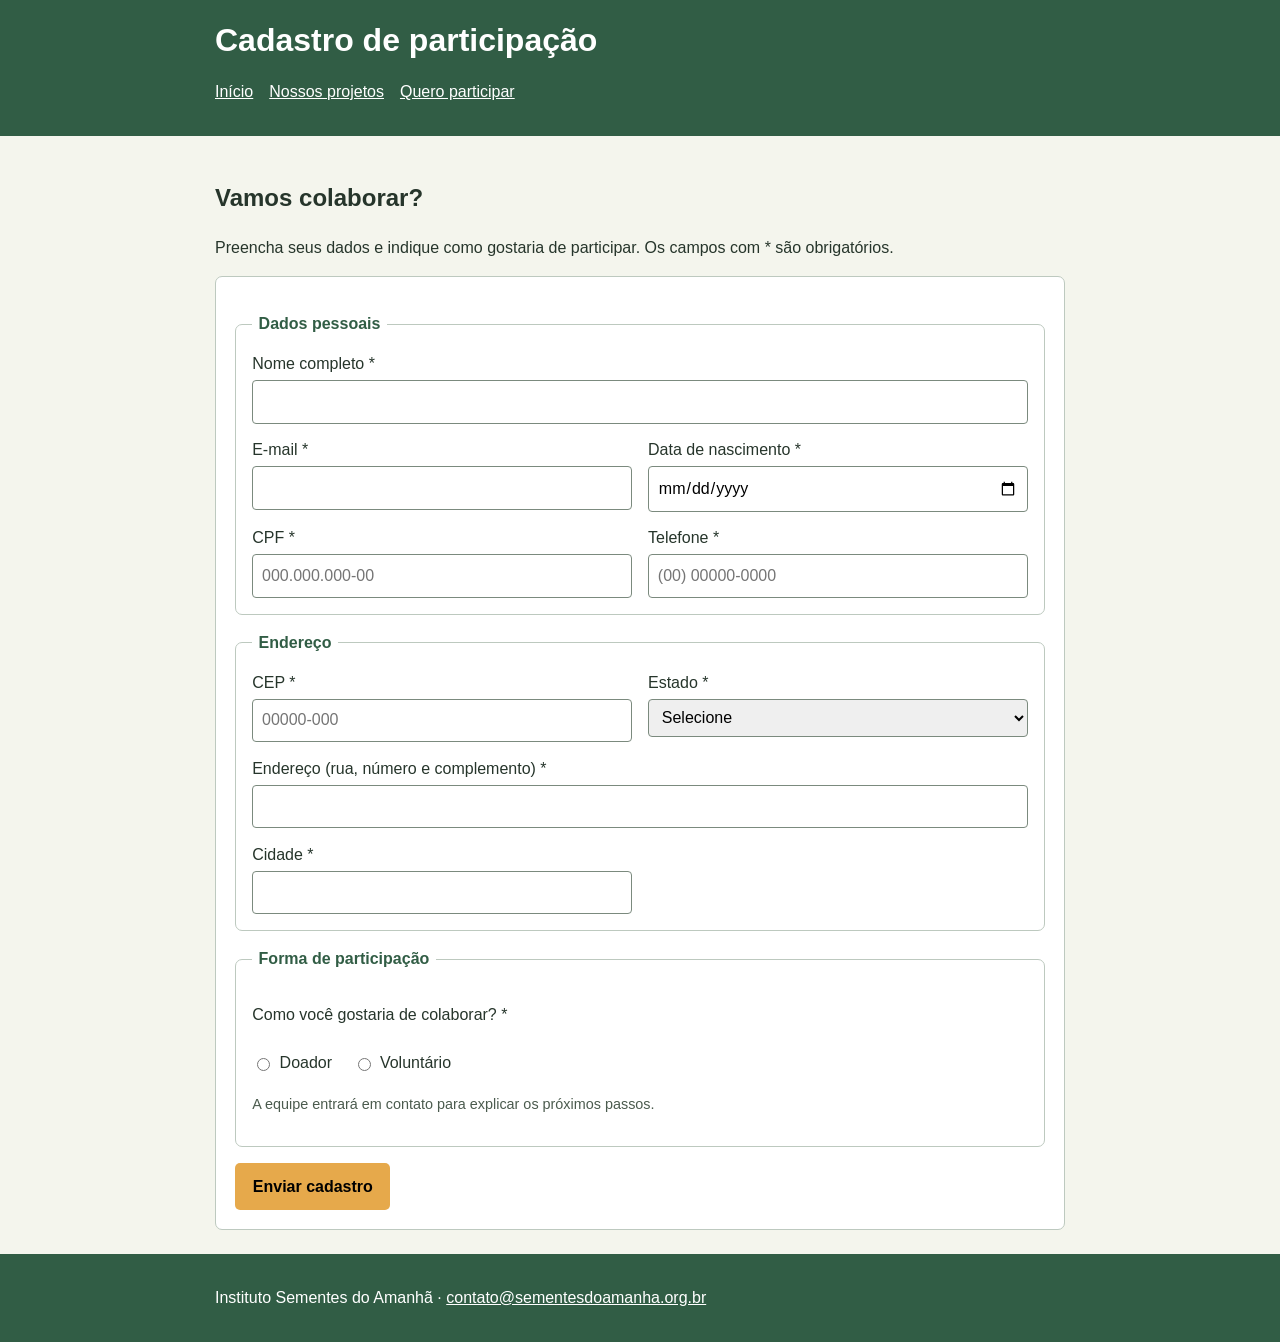
==== cadastro.html @ 7fb8c105 "feat(ong): cria site institucional e cadastro" ====
<!DOCTYPE html>
<html lang="pt-BR">
<head>
  <meta charset="UTF-8">
  <meta name="viewport" content="width=device-width, initial-scale=1.0">
  <title>Cadastro | Instituto Sementes do Amanhã</title>
  <style>
    body { margin: 0; font-family: Arial, sans-serif; line-height: 1.5; color: #26352b; background: #f4f5ed; }
    header, footer { background: #315d45; color: white; padding: 1rem max(1rem, calc((100% - 850px)/2)); }
    header h1 { margin: 0; }
    nav ul { display: flex; flex-wrap: wrap; gap: 1rem; list-style: none; padding: 0; }
    nav a, footer a { color: white; }
    main { max-width: 850px; margin: auto; padding: 1.5rem; }
    form, fieldset { background: white; border: 1px solid #bdc9bf; border-radius: 7px; }
    form { padding: 1.2rem; }
    fieldset { padding: 1rem; margin: 1rem 0; }
    legend { font-weight: bold; color: #315d45; padding: 0 .4rem; }
    .grade { display: grid; grid-template-columns: repeat(2, minmax(0, 1fr)); gap: .9rem 1rem; }
    .campo { display: flex; flex-direction: column; gap: .25rem; }
    .campo-completo { grid-column: 1 / -1; }
    input, select { font: inherit; padding: .55rem; border: 1px solid #7b8a7e; border-radius: 4px; }
    input:focus, select:focus { outline: 3px solid #e6a94b; }
    .opcao { display: inline-flex; align-items: center; gap: .4rem; margin: .5rem 1rem .3rem 0; }
    button { font: inherit; font-weight: bold; padding: .7rem 1.1rem; border: 0; border-radius: 5px; background: #e6a94b; cursor: pointer; }
    .ajuda { font-size: .9rem; color: #4b5b4e; }
    @media (max-width: 600px) { .grade { grid-template-columns: 1fr; } .campo-completo { grid-column: auto; } }
  </style>
</head>
<body>
  <header>
    <h1>Cadastro de participação</h1>
    <nav aria-label="Menu principal">
      <ul>
        <li><a href="index.html">Início</a></li>
        <li><a href="projetos.html">Nossos projetos</a></li>
        <li><a href="cadastro.html" aria-current="page">Quero participar</a></li>
      </ul>
    </nav>
  </header>
  <main>
    <h2>Vamos colaborar?</h2>
    <p>Preencha seus dados e indique como gostaria de participar. Os campos com * são obrigatórios.</p>
    <form action="#" method="get">
      <fieldset>
        <legend>Dados pessoais</legend>
        <div class="grade">
          <div class="campo campo-completo"><label for="nome">Nome completo *</label><input id="nome" name="nome" type="text" autocomplete="name" required></div>
          <div class="campo"><label for="email">E-mail *</label><input id="email" name="email" type="email" autocomplete="email" required></div>
          <div class="campo"><label for="nascimento">Data de nascimento *</label><input id="nascimento" name="nascimento" type="date" autocomplete="bday" required></div>
          <div class="campo"><label for="cpf">CPF *</label><input id="cpf" name="cpf" type="text" inputmode="numeric" placeholder="000.000.000-00" pattern="[0-9]{3}\.[0-9]{3}\.[0-9]{3}-[0-9]{2}" title="Digite no formato 000.000.000-00" maxlength="14" required></div>
          <div class="campo"><label for="telefone">Telefone *</label><input id="telefone" name="telefone" type="tel" autocomplete="tel" placeholder="(00) 00000-0000" pattern="\([0-9]{2}\) [0-9]{5}-[0-9]{4}" title="Digite no formato (00) 00000-0000" maxlength="15" required></div>
        </div>
      </fieldset>
      <fieldset>
        <legend>Endereço</legend>
        <div class="grade">
          <div class="campo"><label for="cep">CEP *</label><input id="cep" name="cep" type="text" inputmode="numeric" autocomplete="postal-code" placeholder="00000-000" pattern="[0-9]{5}-[0-9]{3}" title="Digite no formato 00000-000" maxlength="9" required></div>
          <div class="campo"><label for="estado">Estado *</label><select id="estado" name="estado" autocomplete="address-level1" required>
            <option value="">Selecione</option>
            <option value="AC">Acre</option><option value="AL">Alagoas</option><option value="AP">Amapá</option><option value="AM">Amazonas</option>
            <option value="BA">Bahia</option><option value="CE">Ceará</option><option value="DF">Distrito Federal</option><option value="ES">Espírito Santo</option>
            <option value="GO">Goiás</option><option value="MA">Maranhão</option><option value="MT">Mato Grosso</option><option value="MS">Mato Grosso do Sul</option>
            <option value="MG">Minas Gerais</option><option value="PA">Pará</option><option value="PB">Paraíba</option><option value="PR">Paraná</option>
            <option value="PE">Pernambuco</option><option value="PI">Piauí</option><option value="RJ">Rio de Janeiro</option><option value="RN">Rio Grande do Norte</option>
            <option value="RS">Rio Grande do Sul</option><option value="RO">Rondônia</option><option value="RR">Roraima</option><option value="SC">Santa Catarina</option>
            <option value="SP">São Paulo</option><option value="SE">Sergipe</option><option value="TO">Tocantins</option>
          </select></div>
          <div class="campo campo-completo"><label for="endereco">Endereço (rua, número e complemento) *</label><input id="endereco" name="endereco" type="text" autocomplete="street-address" required></div>
          <div class="campo"><label for="cidade">Cidade *</label><input id="cidade" name="cidade" type="text" autocomplete="address-level2" required></div>
        </div>
      </fieldset>
      <fieldset>
        <legend>Forma de participação</legend>
        <p>Como você gostaria de colaborar? *</p>
        <label class="opcao"><input type="radio" name="participacao" value="doador" required> Doador</label>
        <label class="opcao"><input type="radio" name="participacao" value="voluntario" required> Voluntário</label>
        <p class="ajuda">A equipe entrará em contato para explicar os próximos passos.</p>
      </fieldset>
      <button type="submit">Enviar cadastro</button>
    </form>
  </main>
  <footer><p>Instituto Sementes do Amanhã · <a href="mailto:contato@sementesdoamanha.org.br">contato@sementesdoamanha.org.br</a></p></footer>
</body>
</html>
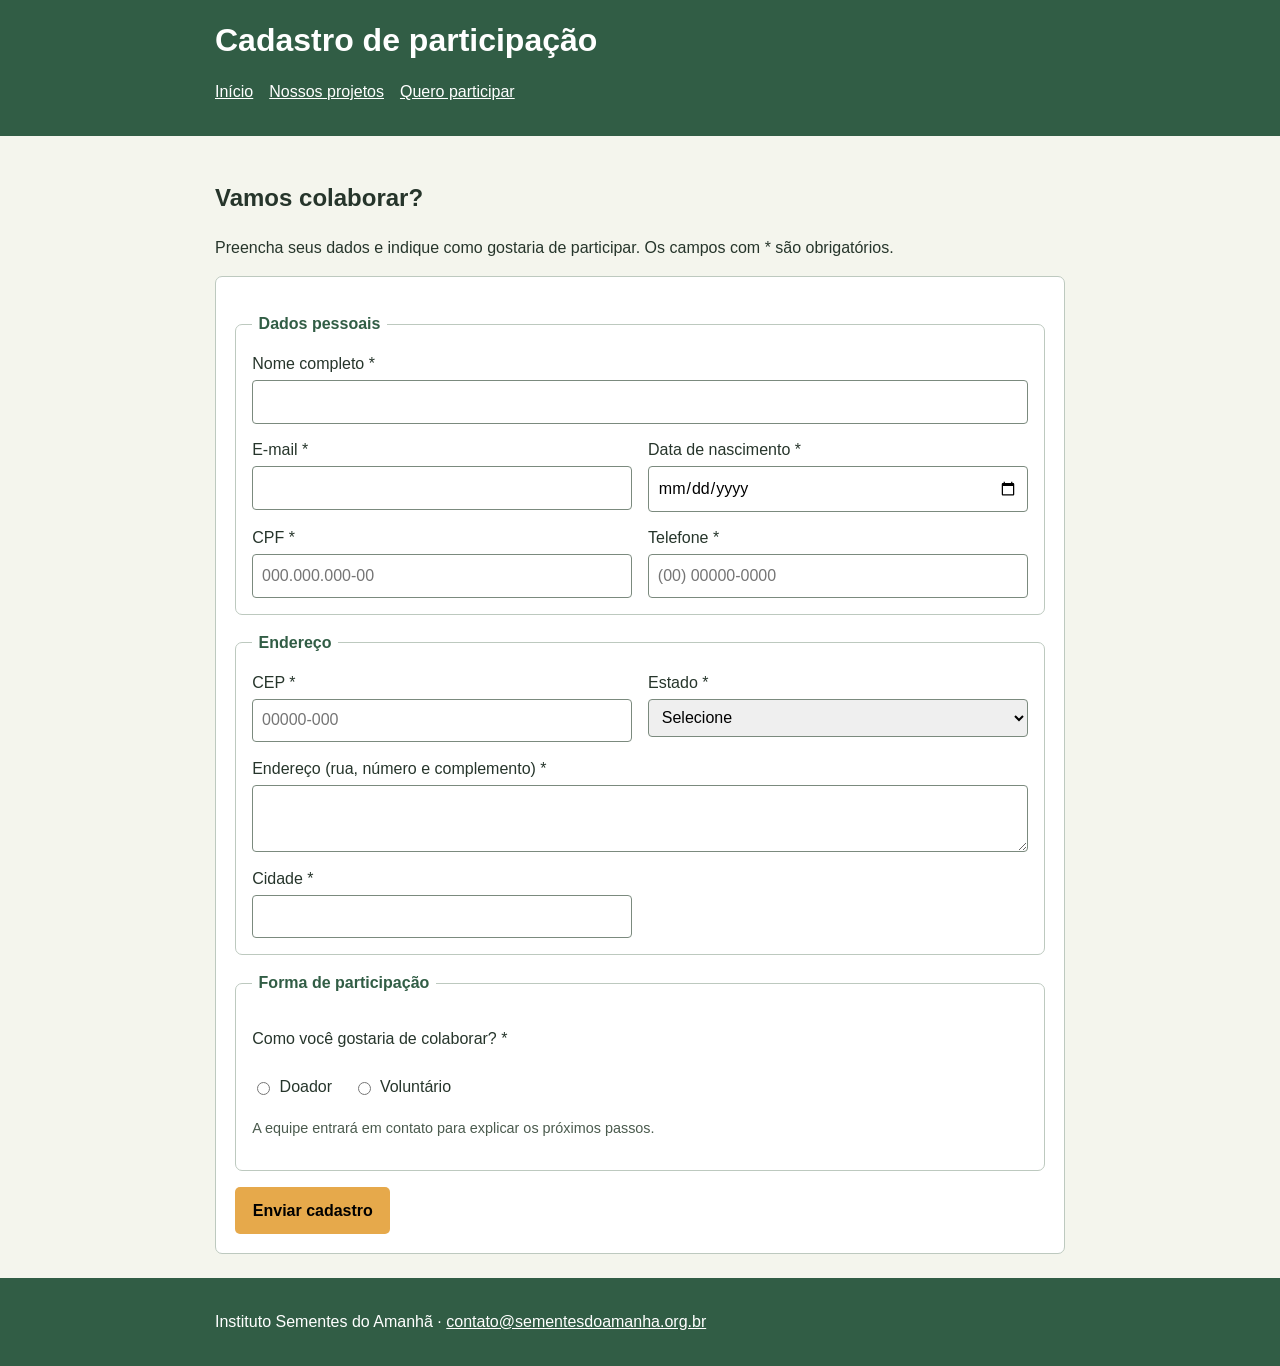
==== commit 833d9542: "fix(cadastro): corrige autocomplete do endereço" ====
--- a/cadastro.html
+++ b/cadastro.html
@@ -18,8 +18,8 @@
     .grade { display: grid; grid-template-columns: repeat(2, minmax(0, 1fr)); gap: .9rem 1rem; }
     .campo { display: flex; flex-direction: column; gap: .25rem; }
     .campo-completo { grid-column: 1 / -1; }
-    input, select { font: inherit; padding: .55rem; border: 1px solid #7b8a7e; border-radius: 4px; }
-    input:focus, select:focus { outline: 3px solid #e6a94b; }
+    input, select, textarea { font: inherit; padding: .55rem; border: 1px solid #7b8a7e; border-radius: 4px; }
+    input:focus, select:focus, textarea:focus { outline: 3px solid #e6a94b; }
     .opcao { display: inline-flex; align-items: center; gap: .4rem; margin: .5rem 1rem .3rem 0; }
     button { font: inherit; font-weight: bold; padding: .7rem 1.1rem; border: 0; border-radius: 5px; background: #e6a94b; cursor: pointer; }
     .ajuda { font-size: .9rem; color: #4b5b4e; }
@@ -65,7 +65,7 @@
             <option value="RS">Rio Grande do Sul</option><option value="RO">Rondônia</option><option value="RR">Roraima</option><option value="SC">Santa Catarina</option>
             <option value="SP">São Paulo</option><option value="SE">Sergipe</option><option value="TO">Tocantins</option>
           </select></div>
-          <div class="campo campo-completo"><label for="endereco">Endereço (rua, número e complemento) *</label><input id="endereco" name="endereco" type="text" autocomplete="street-address" required></div>
+          <div class="campo campo-completo"><label for="endereco">Endereço (rua, número e complemento) *</label><textarea id="endereco" name="endereco" autocomplete="street-address" rows="2" required></textarea></div>
           <div class="campo"><label for="cidade">Cidade *</label><input id="cidade" name="cidade" type="text" autocomplete="address-level2" required></div>
         </div>
       </fieldset>
@@ -81,4 +81,4 @@
   </main>
   <footer><p>Instituto Sementes do Amanhã · <a href="mailto:contato@sementesdoamanha.org.br">contato@sementesdoamanha.org.br</a></p></footer>
 </body>
-</html>
+</html>
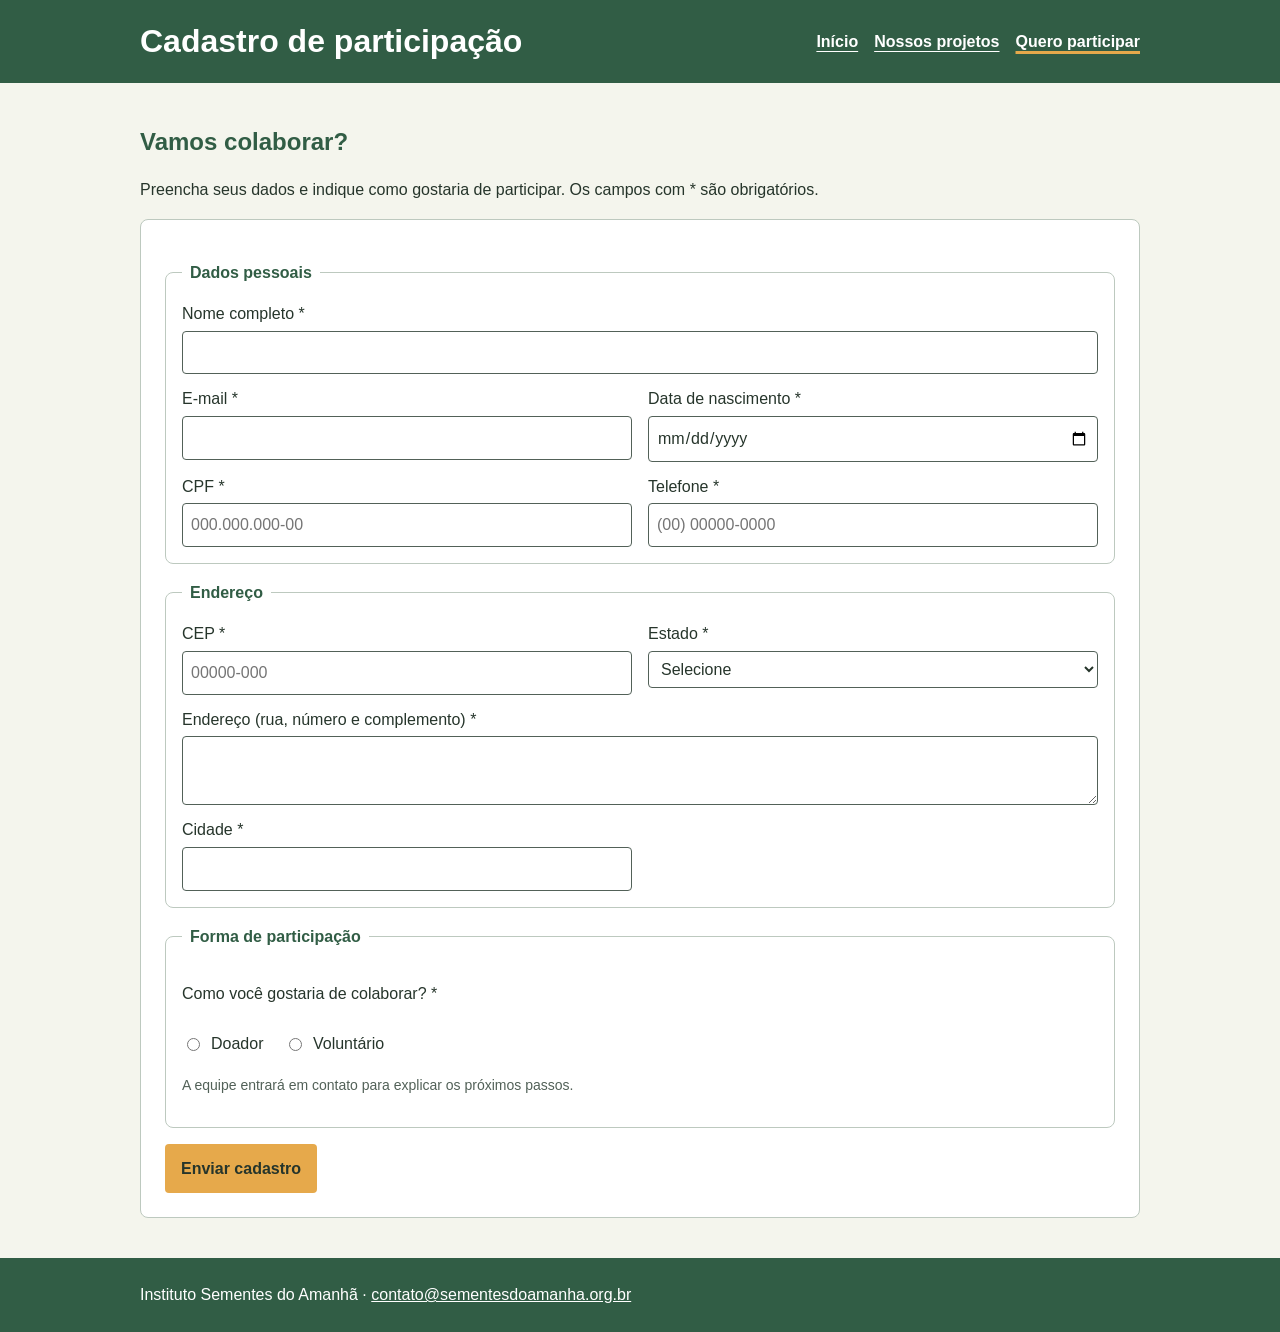
==== commit 1b32eed5: "feat(css): adiciona design system responsivo" ====
--- a/cadastro.html
+++ b/cadastro.html
@@ -4,27 +4,7 @@
   <meta charset="UTF-8">
   <meta name="viewport" content="width=device-width, initial-scale=1.0">
   <title>Cadastro | Instituto Sementes do Amanhã</title>
-  <style>
-    body { margin: 0; font-family: Arial, sans-serif; line-height: 1.5; color: #26352b; background: #f4f5ed; }
-    header, footer { background: #315d45; color: white; padding: 1rem max(1rem, calc((100% - 850px)/2)); }
-    header h1 { margin: 0; }
-    nav ul { display: flex; flex-wrap: wrap; gap: 1rem; list-style: none; padding: 0; }
-    nav a, footer a { color: white; }
-    main { max-width: 850px; margin: auto; padding: 1.5rem; }
-    form, fieldset { background: white; border: 1px solid #bdc9bf; border-radius: 7px; }
-    form { padding: 1.2rem; }
-    fieldset { padding: 1rem; margin: 1rem 0; }
-    legend { font-weight: bold; color: #315d45; padding: 0 .4rem; }
-    .grade { display: grid; grid-template-columns: repeat(2, minmax(0, 1fr)); gap: .9rem 1rem; }
-    .campo { display: flex; flex-direction: column; gap: .25rem; }
-    .campo-completo { grid-column: 1 / -1; }
-    input, select, textarea { font: inherit; padding: .55rem; border: 1px solid #7b8a7e; border-radius: 4px; }
-    input:focus, select:focus, textarea:focus { outline: 3px solid #e6a94b; }
-    .opcao { display: inline-flex; align-items: center; gap: .4rem; margin: .5rem 1rem .3rem 0; }
-    button { font: inherit; font-weight: bold; padding: .7rem 1.1rem; border: 0; border-radius: 5px; background: #e6a94b; cursor: pointer; }
-    .ajuda { font-size: .9rem; color: #4b5b4e; }
-    @media (max-width: 600px) { .grade { grid-template-columns: 1fr; } .campo-completo { grid-column: auto; } }
-  </style>
+  <link rel="stylesheet" href="assets/css/estilos.css">
 </head>
 <body>
   <header>
--- a/assets/css/estilos.css
+++ b/assets/css/estilos.css
@@ -0,0 +1,287 @@
+/* Design system básico do Instituto Sementes do Amanhã */
+:root {
+  /* Cores principais */
+  --cor-verde-escuro: #315d45;
+  --cor-verde: #52785e;
+  --cor-verde-claro: #b9d39c;
+  --cor-verde-fundo: #e8f1df;
+  --cor-destaque: #e6a94b;
+
+  /* Cores neutras e de apoio */
+  --cor-fundo: #f4f5ed;
+  --cor-superficie: #ffffff;
+  --cor-texto: #26352b;
+  --cor-texto-suave: #526158;
+  --cor-borda: #bdc9bf;
+  --cor-foco: #8b5e12;
+
+  /* Tipografia: cinco tamanhos */
+  --fonte-pequena: 0.875rem;
+  --fonte-base: 1rem;
+  --fonte-media: 1.25rem;
+  --fonte-titulo: 1.5rem;
+  --fonte-destaque: 2rem;
+  --familia-fonte: Arial, sans-serif;
+
+  /* Espaçamentos modulares, em múltiplos de 4 px */
+  --espaco-1: 0.25rem;
+  --espaco-2: 0.5rem;
+  --espaco-3: 0.75rem;
+  --espaco-4: 1rem;
+  --espaco-6: 1.5rem;
+  --espaco-8: 2rem;
+  --espaco-12: 3rem;
+}
+
+* {
+  box-sizing: border-box;
+}
+
+body {
+  margin: 0;
+  background: var(--cor-fundo);
+  color: var(--cor-texto);
+  font-family: var(--familia-fonte);
+  font-size: var(--fonte-base);
+  line-height: 1.6;
+}
+
+header,
+footer {
+  padding: var(--espaco-4) max(var(--espaco-4), calc((100% - 1000px) / 2));
+  background: var(--cor-verde-escuro);
+  color: var(--cor-superficie);
+}
+
+header {
+  display: flex;
+  align-items: center;
+  justify-content: space-between;
+  gap: var(--espaco-4);
+}
+
+header h1 {
+  margin: 0;
+  font-size: var(--fonte-destaque);
+}
+
+nav ul {
+  display: flex;
+  flex-wrap: wrap;
+  gap: var(--espaco-4);
+  margin: 0;
+  padding: 0;
+  list-style: none;
+}
+
+nav a,
+footer a {
+  color: var(--cor-superficie);
+}
+
+nav a {
+  font-weight: bold;
+  text-underline-offset: var(--espaco-1);
+}
+
+nav a[aria-current="page"] {
+  text-decoration-thickness: 3px;
+  text-decoration-color: var(--cor-destaque);
+}
+
+main {
+  width: min(100% - var(--espaco-8), 1000px);
+  margin: 0 auto;
+  padding: var(--espaco-6) 0;
+}
+
+section,
+form {
+  margin: var(--espaco-4) 0;
+  padding: var(--espaco-6);
+  border-radius: var(--espaco-2);
+  background: var(--cor-superficie);
+}
+
+h2 {
+  color: var(--cor-verde-escuro);
+  font-size: var(--fonte-titulo);
+  line-height: 1.25;
+}
+
+.hero {
+  display: grid;
+  grid-template-columns: repeat(12, minmax(0, 1fr));
+  align-items: center;
+  gap: var(--espaco-6);
+}
+
+.hero h2 {
+  font-size: var(--fonte-titulo);
+}
+
+.hero > div {
+  grid-column: span 7;
+}
+
+.hero > picture {
+  grid-column: span 5;
+}
+
+.hero img {
+  display: block;
+  width: 100%;
+  border-radius: var(--espaco-2);
+}
+
+a {
+  color: var(--cor-verde-escuro);
+}
+
+a:hover {
+  color: var(--cor-verde);
+}
+
+.botao,
+button {
+  display: inline-block;
+  padding: var(--espaco-3) var(--espaco-4);
+  border: 0;
+  border-radius: var(--espaco-1);
+  background: var(--cor-destaque);
+  color: var(--cor-texto);
+  font: inherit;
+  font-weight: bold;
+  text-decoration: none;
+  cursor: pointer;
+}
+
+.botao:hover,
+button:hover {
+  background: var(--cor-verde-claro);
+  color: var(--cor-texto);
+}
+
+.passos {
+  padding: var(--espaco-3) var(--espaco-6);
+  background: var(--cor-fundo);
+}
+
+form {
+  border: 1px solid var(--cor-borda);
+}
+
+fieldset {
+  margin: var(--espaco-4) 0;
+  padding: var(--espaco-4);
+  border: 1px solid var(--cor-borda);
+  border-radius: var(--espaco-2);
+}
+
+legend {
+  padding: 0 var(--espaco-2);
+  color: var(--cor-verde-escuro);
+  font-weight: bold;
+}
+
+.grade {
+  display: grid;
+  grid-template-columns: repeat(2, minmax(0, 1fr));
+  gap: var(--espaco-3) var(--espaco-4);
+}
+
+.campo {
+  display: flex;
+  flex-direction: column;
+  gap: var(--espaco-1);
+}
+
+.campo-completo {
+  grid-column: 1 / -1;
+}
+
+input,
+select,
+textarea {
+  width: 100%;
+  padding: var(--espaco-2);
+  border: 1px solid var(--cor-texto-suave);
+  border-radius: var(--espaco-1);
+  background: var(--cor-superficie);
+  color: var(--cor-texto);
+  font: inherit;
+}
+
+input[type="radio"] {
+  width: auto;
+}
+
+input:focus-visible,
+select:focus-visible,
+textarea:focus-visible,
+button:focus-visible,
+a:focus-visible {
+  outline: 3px solid var(--cor-foco);
+  outline-offset: 2px;
+}
+
+.opcao {
+  display: inline-flex;
+  align-items: center;
+  gap: var(--espaco-2);
+  margin: var(--espaco-2) var(--espaco-4) var(--espaco-1) 0;
+}
+
+.ajuda,
+small {
+  color: var(--cor-texto-suave);
+  font-size: var(--fonte-pequena);
+}
+
+footer h2 {
+  color: var(--cor-superficie);
+  font-size: var(--fonte-media);
+}
+
+footer p {
+  margin: var(--espaco-2) 0;
+}
+
+@media (max-width: 700px) {
+  header {
+    align-items: flex-start;
+    flex-direction: column;
+  }
+
+  header h1 {
+    font-size: var(--fonte-titulo);
+  }
+
+  .hero {
+    grid-template-columns: 1fr;
+  }
+
+  .hero > div,
+  .hero > picture {
+    grid-column: 1 / -1;
+  }
+}
+
+@media (max-width: 520px) {
+  main {
+    width: min(100% - var(--espaco-4), 1000px);
+  }
+
+  section,
+  form {
+    padding: var(--espaco-4);
+  }
+
+  .grade {
+    grid-template-columns: 1fr;
+  }
+
+  .campo-completo {
+    grid-column: auto;
+  }
+}
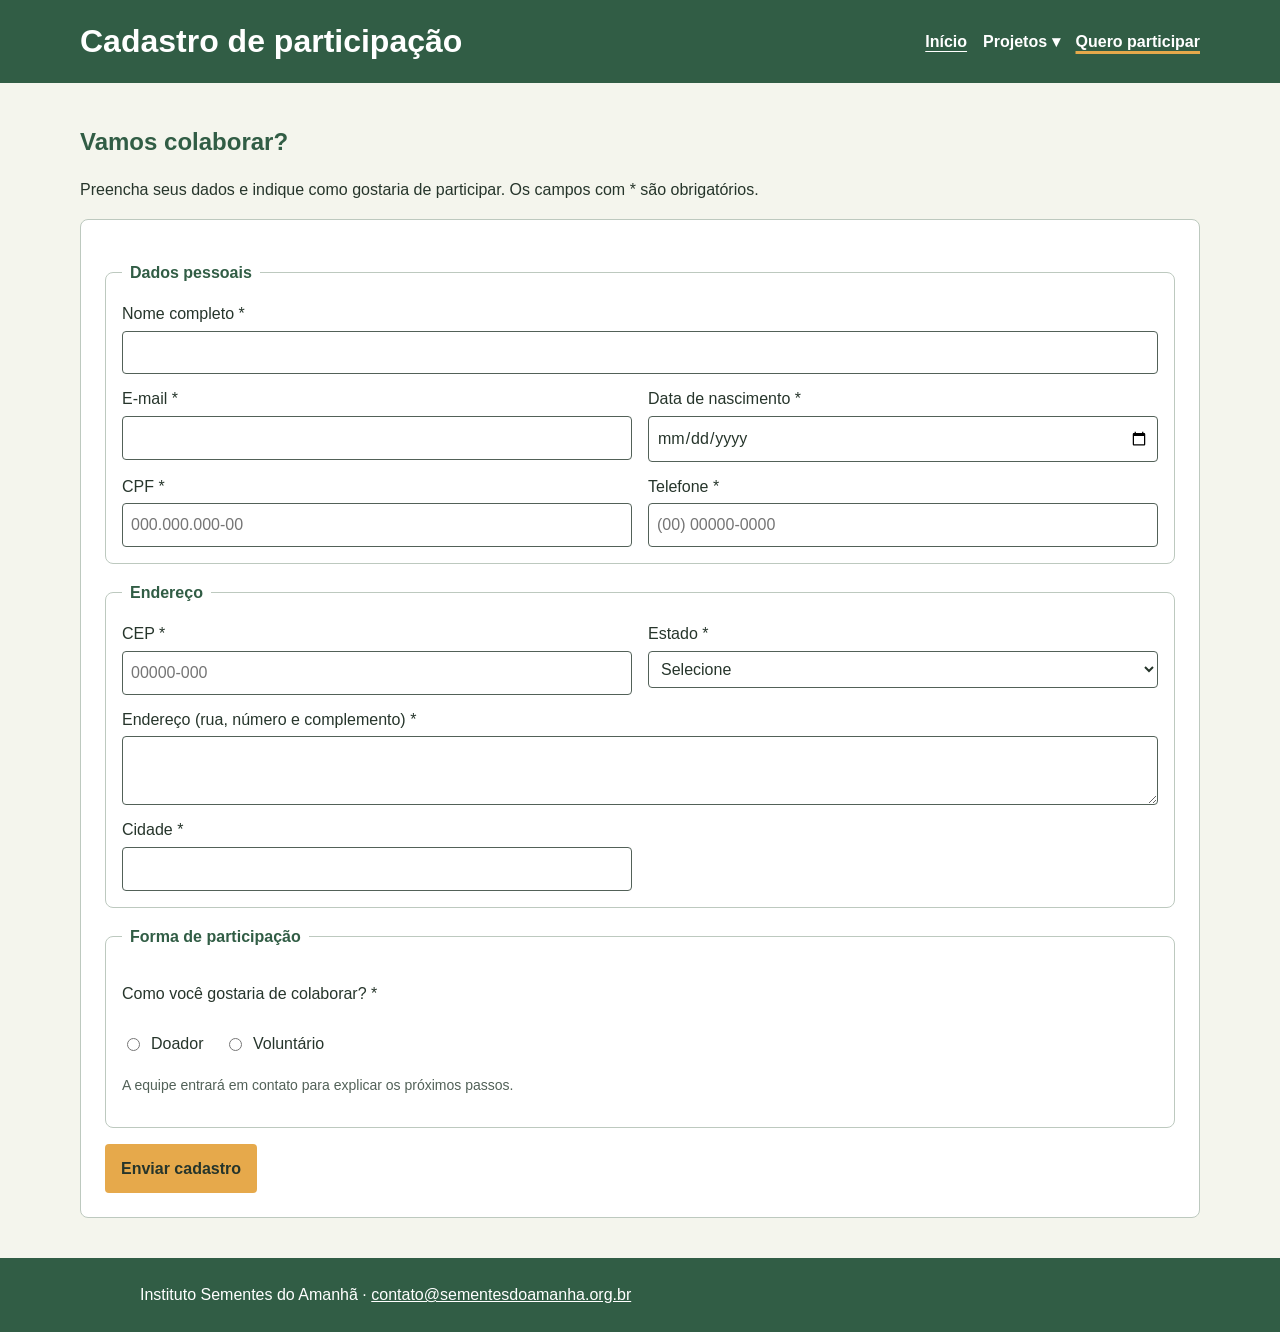
==== commit 1e905f23: "feat(nav): adiciona menu móvel e submenu acessível" ====
--- a/cadastro.html
+++ b/cadastro.html
@@ -10,9 +10,23 @@
   <header>
     <h1>Cadastro de participação</h1>
     <nav aria-label="Menu principal">
-      <ul>
+      <button class="menu-toggle" type="button" aria-expanded="false" aria-controls="menu-principal">
+        <span class="icone-menu" aria-hidden="true">☰</span>
+        <span>Menu</span>
+      </button>
+      <ul id="menu-principal" class="menu-principal">
         <li><a href="index.html">Início</a></li>
-        <li><a href="projetos.html">Nossos projetos</a></li>
+        <li class="menu-dropdown">
+          <details>
+            <summary>Projetos</summary>
+            <ul class="submenu">
+              <li><a href="projetos.html">Todos os projetos</a></li>
+              <li><a href="projetos.html#projeto-social">Projetos sociais</a></li>
+              <li><a href="projetos.html#voluntariado">Voluntariado</a></li>
+              <li><a href="projetos.html#doacoes">Doações</a></li>
+            </ul>
+          </details>
+        </li>
         <li><a href="cadastro.html" aria-current="page">Quero participar</a></li>
       </ul>
     </nav>
@@ -60,5 +74,6 @@
     </form>
   </main>
   <footer><p>Instituto Sementes do Amanhã · <a href="mailto:contato@sementesdoamanha.org.br">contato@sementesdoamanha.org.br</a></p></footer>
+  <script src="assets/js/menu.js" defer></script>
 </body>
 </html>
--- a/assets/css/estilos.css
+++ b/assets/css/estilos.css
@@ -74,6 +74,68 @@
   list-style: none;
 }
 
+.menu-toggle {
+  display: none;
+}
+
+.menu-principal {
+  align-items: center;
+}
+
+.menu-dropdown {
+  position: relative;
+}
+
+.menu-dropdown summary {
+  color: var(--cor-superficie);
+  font-weight: bold;
+  cursor: pointer;
+  list-style: none;
+}
+
+.menu-dropdown summary::-webkit-details-marker {
+  display: none;
+}
+
+.menu-dropdown summary::after {
+  content: " ▾";
+}
+
+.submenu {
+  position: absolute;
+  z-index: 5;
+  top: 100%;
+  left: 0;
+  min-width: 220px;
+  flex-direction: column;
+  align-items: stretch;
+  gap: 0;
+  padding: var(--espaco-2);
+  border: 1px solid var(--cor-borda);
+  border-radius: var(--espaco-1);
+  background: var(--cor-superficie);
+}
+
+.menu-dropdown details:not([open]) > .submenu {
+  display: none;
+}
+
+.menu-dropdown details[open] > .submenu {
+  display: flex;
+}
+
+.submenu a {
+  display: block;
+  padding: var(--espaco-2);
+  color: var(--cor-texto);
+  text-decoration: none;
+}
+
+.submenu a:hover {
+  background: var(--cor-fundo);
+  color: var(--cor-verde-escuro);
+}
+
 nav a,
 footer a {
   color: var(--cor-superficie);
@@ -140,6 +202,11 @@
 
 a:hover {
   color: var(--cor-verde);
+}
+
+.menu-dropdown summary:hover {
+  text-decoration: underline;
+  text-decoration-color: var(--cor-destaque);
 }
 
 .botao,
@@ -220,7 +287,8 @@
 select:focus-visible,
 textarea:focus-visible,
 button:focus-visible,
-a:focus-visible {
+a:focus-visible,
+summary:focus-visible {
   outline: 3px solid var(--cor-foco);
   outline-offset: 2px;
 }
@@ -247,6 +315,35 @@
   margin: var(--espaco-2) 0;
 }
 
+@media (min-width: 1200px) {
+  header {
+    padding-right: max(var(--espaco-8), calc((100% - 1120px) / 2));
+    padding-left: max(var(--espaco-8), calc((100% - 1120px) / 2));
+  }
+
+  main {
+    width: calc(100% - var(--espaco-12));
+    max-width: 1120px;
+  }
+}
+
+@media (max-width: 1024px) {
+  header {
+    gap: var(--espaco-3);
+  }
+
+  header h1 {
+    font-size: var(--fonte-titulo);
+  }
+
+  nav ul {
+    gap: var(--espaco-3);
+  }
+
+  .hero {
+    gap: var(--espaco-4);
+  }
+}
 @media (max-width: 700px) {
   header {
     align-items: flex-start;
@@ -257,6 +354,50 @@
     font-size: var(--fonte-titulo);
   }
 
+  nav {
+    width: 100%;
+  }
+
+  .menu-toggle {
+    display: inline-flex;
+    align-items: center;
+    gap: var(--espaco-2);
+  }
+
+  .menu-principal {
+    width: 100%;
+    flex-direction: column;
+    align-items: stretch;
+    gap: var(--espaco-2);
+    overflow: hidden;
+    transition: max-height 0.25s ease, opacity 0.2s ease;
+  }
+
+  html.js .menu-principal {
+    max-height: 0;
+    visibility: hidden;
+    opacity: 0;
+  }
+
+  html.js .menu-principal.is-open {
+    max-height: 30rem;
+    padding-top: var(--espaco-3);
+    visibility: visible;
+    opacity: 1;
+  }
+
+  .menu-dropdown,
+  .menu-dropdown details {
+    width: 100%;
+  }
+
+  .submenu {
+    position: static;
+    width: 100%;
+    min-width: 0;
+    margin-top: var(--espaco-2);
+  }
+
   .hero {
     grid-template-columns: 1fr;
   }
@@ -284,4 +425,29 @@
   .campo-completo {
     grid-column: auto;
   }
-}+}
+@media (max-width: 380px) {
+  header,
+  footer {
+    padding-right: var(--espaco-3);
+    padding-left: var(--espaco-3);
+  }
+
+  nav ul {
+    gap: var(--espaco-2);
+  }
+
+  nav a {
+    font-size: var(--fonte-pequena);
+  }
+
+  .botao,
+  button {
+    width: 100%;
+    text-align: center;
+  }
+
+  .menu-toggle {
+    width: auto;
+  }
+}
